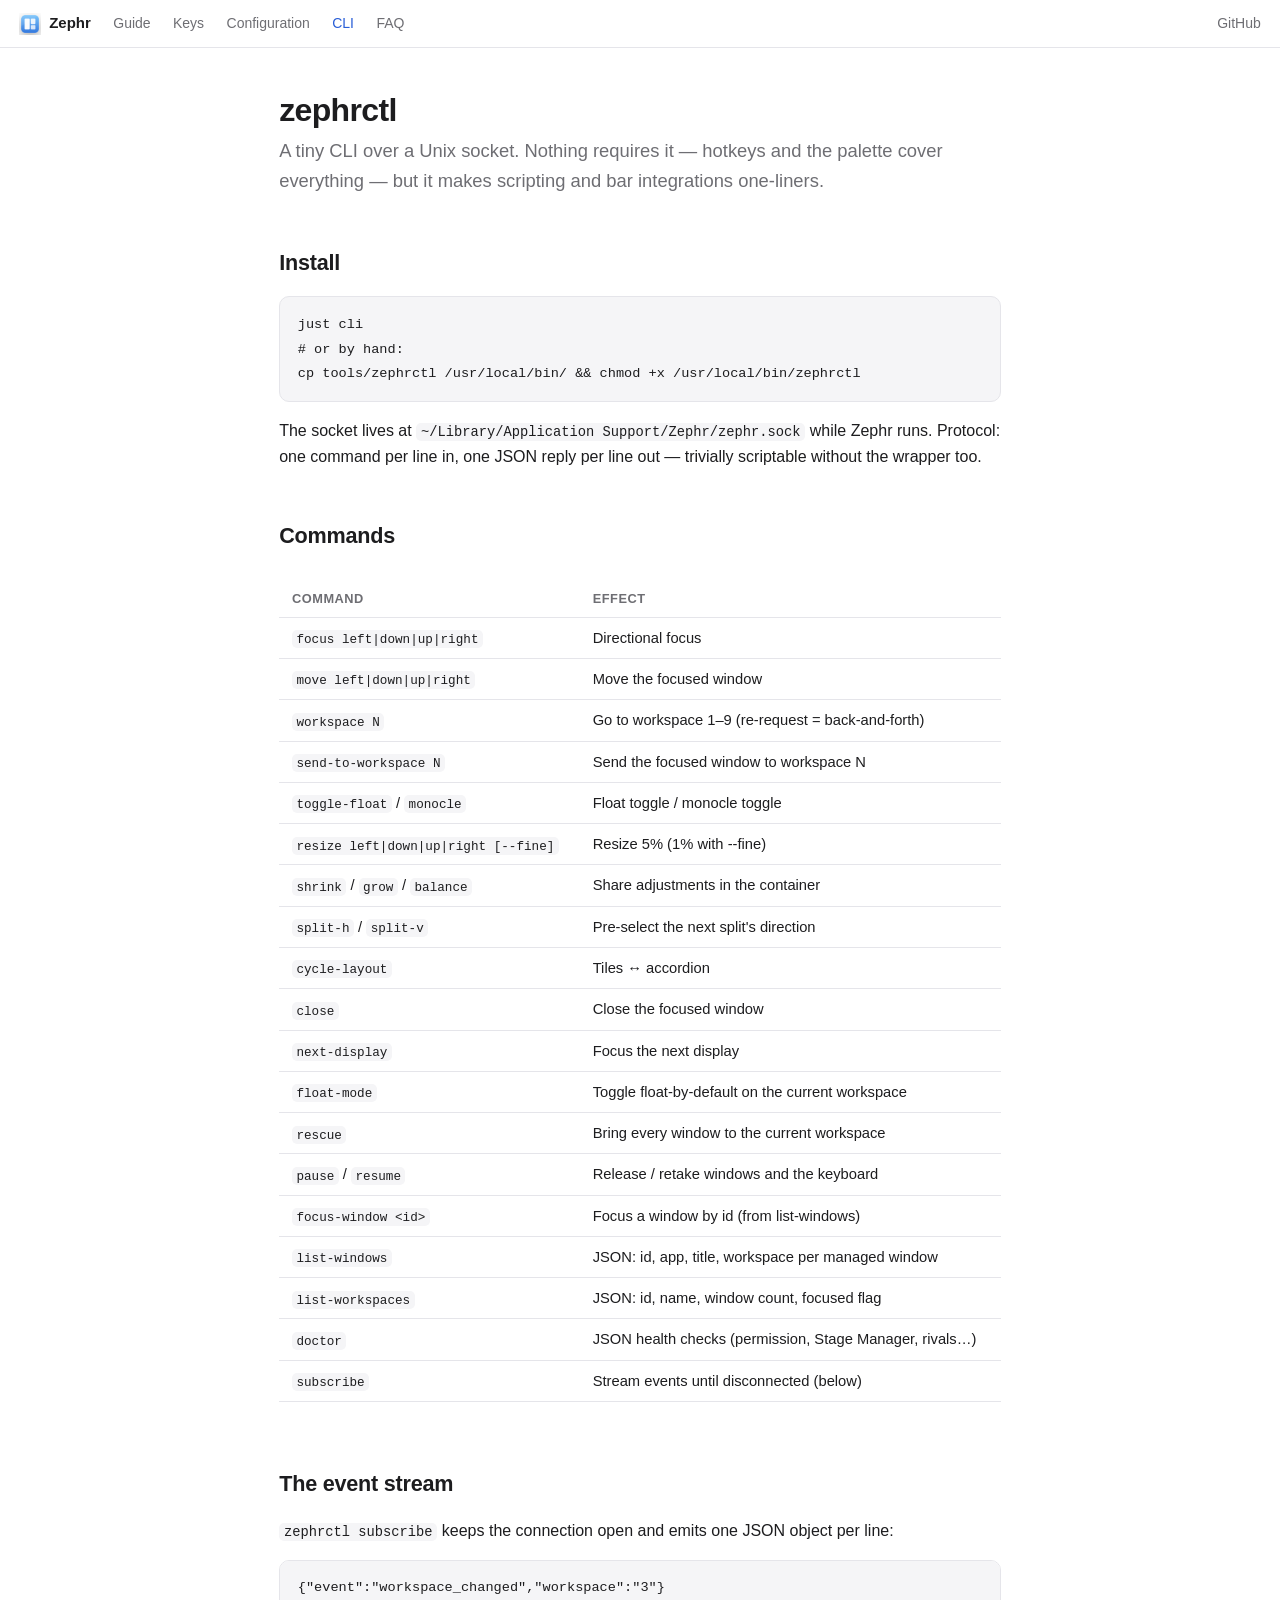
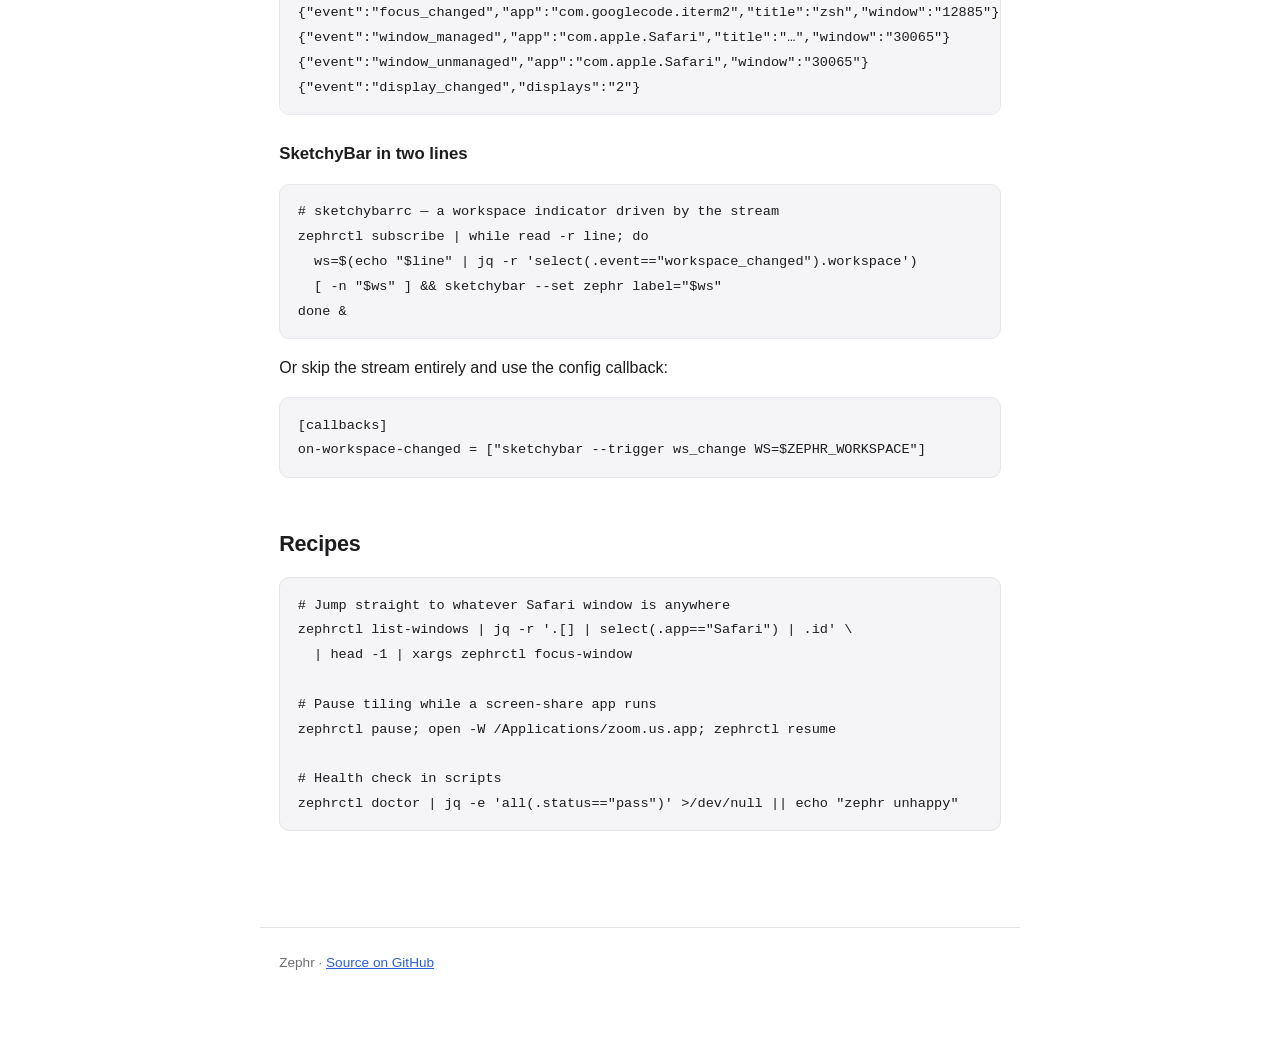
==== docs/cli.html @ f3379442 "docs: add documentation site for GitHub Pages Static site served from /docs (no build step, .nojekyl" ====
<!DOCTYPE html>
<html lang="en">
<head>
<meta charset="utf-8">
<meta name="viewport" content="width=device-width, initial-scale=1">
<title>CLI & scripting — Zephr</title>
<link rel="icon" href="favicon.png">
<link rel="stylesheet" href="style.css">
</head>
<body>
<nav>
  <a class="brand" href="index.html"><img src="favicon.png" alt=""> Zephr</a>
  <a href="guide.html">Guide</a>
  <a href="keys.html">Keys</a>
  <a href="config.html">Configuration</a>
  <a class="here" href="cli.html">CLI</a>
  <a href="faq.html">FAQ</a>
  <a class="gh" href="https://github.com/binbandit/zephr">GitHub</a>
</nav>
<main>

<h1>zephrctl</h1>
<p class="lead">A tiny CLI over a Unix socket. Nothing requires it — hotkeys and the palette cover everything — but it makes scripting and bar integrations one-liners.</p>

<h2 id="install"><a class="anchor" href="#install">Install</a></h2>
<pre><code>just cli
# or by hand:
cp tools/zephrctl /usr/local/bin/ && chmod +x /usr/local/bin/zephrctl</code></pre>
<p>The socket lives at <code>~/Library/Application Support/Zephr/zephr.sock</code> while Zephr runs. Protocol: one command per line in, one JSON reply per line out — trivially scriptable without the wrapper too.</p>

<h2 id="commands"><a class="anchor" href="#commands">Commands</a></h2>
<div class="tablewrap"><table>
<tr><th>Command</th><th>Effect</th></tr>
<tr><td><code>focus left|down|up|right</code></td><td>Directional focus</td></tr>
<tr><td><code>move left|down|up|right</code></td><td>Move the focused window</td></tr>
<tr><td><code>workspace N</code></td><td>Go to workspace 1–9 (re-request = back-and-forth)</td></tr>
<tr><td><code>send-to-workspace N</code></td><td>Send the focused window to workspace N</td></tr>
<tr><td><code>toggle-float</code> / <code>monocle</code></td><td>Float toggle / monocle toggle</td></tr>
<tr><td><code>resize left|down|up|right [--fine]</code></td><td>Resize 5% (1% with --fine)</td></tr>
<tr><td><code>shrink</code> / <code>grow</code> / <code>balance</code></td><td>Share adjustments in the container</td></tr>
<tr><td><code>split-h</code> / <code>split-v</code></td><td>Pre-select the next split's direction</td></tr>
<tr><td><code>cycle-layout</code></td><td>Tiles ↔ accordion</td></tr>
<tr><td><code>close</code></td><td>Close the focused window</td></tr>
<tr><td><code>next-display</code></td><td>Focus the next display</td></tr>
<tr><td><code>float-mode</code></td><td>Toggle float-by-default on the current workspace</td></tr>
<tr><td><code>rescue</code></td><td>Bring every window to the current workspace</td></tr>
<tr><td><code>pause</code> / <code>resume</code></td><td>Release / retake windows and the keyboard</td></tr>
<tr><td><code>focus-window &lt;id&gt;</code></td><td>Focus a window by id (from list-windows)</td></tr>
<tr><td><code>list-windows</code></td><td>JSON: id, app, title, workspace per managed window</td></tr>
<tr><td><code>list-workspaces</code></td><td>JSON: id, name, window count, focused flag</td></tr>
<tr><td><code>doctor</code></td><td>JSON health checks (permission, Stage Manager, rivals…)</td></tr>
<tr><td><code>subscribe</code></td><td>Stream events until disconnected (below)</td></tr>
</table></div>

<h2 id="subscribe"><a class="anchor" href="#subscribe">The event stream</a></h2>
<p><code>zephrctl subscribe</code> keeps the connection open and emits one JSON object per line:</p>
<pre><code>{"event":"workspace_changed","workspace":"3"}
{"event":"focus_changed","app":"com.googlecode.iterm2","title":"zsh","window":"12885"}
{"event":"window_managed","app":"com.apple.Safari","title":"…","window":"30065"}
{"event":"window_unmanaged","app":"com.apple.Safari","window":"30065"}
{"event":"display_changed","displays":"2"}</code></pre>

<h3>SketchyBar in two lines</h3>
<pre><code># sketchybarrc — a workspace indicator driven by the stream
zephrctl subscribe | while read -r line; do
  ws=$(echo "$line" | jq -r 'select(.event=="workspace_changed").workspace')
  [ -n "$ws" ] && sketchybar --set zephr label="$ws"
done &amp;</code></pre>
<p>Or skip the stream entirely and use the config callback:</p>
<pre><code>[callbacks]
on-workspace-changed = ["sketchybar --trigger ws_change WS=$ZEPHR_WORKSPACE"]</code></pre>

<h2 id="examples"><a class="anchor" href="#examples">Recipes</a></h2>
<pre><code># Jump straight to whatever Safari window is anywhere
zephrctl list-windows | jq -r '.[] | select(.app=="Safari") | .id' \
  | head -1 | xargs zephrctl focus-window

# Pause tiling while a screen-share app runs
zephrctl pause; open -W /Applications/zoom.us.app; zephrctl resume

# Health check in scripts
zephrctl doctor | jq -e 'all(.status=="pass")' >/dev/null || echo "zephr unhappy"</code></pre>

</main>
<footer>Zephr · <a href="https://github.com/binbandit/zephr">Source on GitHub</a></footer>
</body>
</html>
---- docs/style.css ----
:root {
  --bg: #ffffff;
  --fg: #1d1d1f;
  --muted: #6e6e73;
  --accent: #2a5fd7;
  --accent-soft: #eaf1fd;
  --border: #e5e5ea;
  --code-bg: #f5f5f7;
  --kbd-bg: #f5f5f7;
  --kbd-border: #d2d2d7;
  --warn: #b45309;
}
@media (prefers-color-scheme: dark) {
  :root {
    --bg: #111114;
    --fg: #f5f5f7;
    --muted: #98989d;
    --accent: #6ea0f5;
    --accent-soft: #1a2540;
    --border: #2c2c31;
    --code-bg: #1b1b1f;
    --kbd-bg: #232327;
    --kbd-border: #3a3a40;
    --warn: #f59e0b;
  }
}

* { box-sizing: border-box; }
body {
  margin: 0;
  background: var(--bg);
  color: var(--fg);
  font: 16px/1.65 -apple-system, BlinkMacSystemFont, "SF Pro Text", "Segoe UI", Roboto, sans-serif;
  -webkit-font-smoothing: antialiased;
}

nav {
  position: sticky; top: 0; z-index: 10;
  display: flex; align-items: center; gap: 1.4rem;
  padding: 0.7rem 1.2rem;
  background: color-mix(in srgb, var(--bg) 85%, transparent);
  backdrop-filter: blur(12px);
  border-bottom: 1px solid var(--border);
  font-size: 14px;
  overflow-x: auto;
}
nav .brand {
  display: flex; align-items: center; gap: 0.5rem;
  font-weight: 650; font-size: 15px; color: var(--fg);
  text-decoration: none; white-space: nowrap;
}
nav .brand img { width: 22px; height: 22px; }
nav a { color: var(--muted); text-decoration: none; white-space: nowrap; }
nav a:hover, nav a.here { color: var(--accent); }
nav .gh { margin-left: auto; }

main { max-width: 760px; margin: 0 auto; padding: 2.2rem 1.2rem 5rem; }

h1 { font-size: 2rem; letter-spacing: -0.02em; line-height: 1.2; margin: 0.5rem 0 0.4rem; }
h2 { font-size: 1.35rem; letter-spacing: -0.01em; margin: 2.4rem 0 0.6rem; padding-top: 0.6rem; }
h3 { font-size: 1.05rem; margin: 1.6rem 0 0.4rem; }
h2 a.anchor, h3 a.anchor { color: inherit; text-decoration: none; }
h2 a.anchor:hover::after, h3 a.anchor:hover::after { content: " #"; color: var(--accent); }
p, li { color: var(--fg); }
.lead { font-size: 1.15rem; color: var(--muted); margin-top: 0; }
a { color: var(--accent); }
hr { border: none; border-top: 1px solid var(--border); margin: 2.5rem 0; }

code {
  font: 0.86em ui-monospace, "SF Mono", SFMono-Regular, Menlo, monospace;
  background: var(--code-bg);
  padding: 0.12em 0.35em;
  border-radius: 5px;
}
pre {
  background: var(--code-bg);
  border: 1px solid var(--border);
  border-radius: 10px;
  padding: 0.9rem 1.1rem;
  overflow-x: auto;
  line-height: 1.55;
}
pre code { background: none; padding: 0; font-size: 0.85rem; }

kbd {
  display: inline-block;
  font: 600 0.8em ui-monospace, "SF Mono", Menlo, monospace;
  background: var(--kbd-bg);
  border: 1px solid var(--kbd-border);
  border-bottom-width: 2px;
  border-radius: 6px;
  padding: 0.1em 0.5em;
  white-space: nowrap;
}

table { border-collapse: collapse; width: 100%; margin: 1rem 0; font-size: 0.92rem; }
th, td { text-align: left; padding: 0.5rem 0.8rem; border-bottom: 1px solid var(--border); vertical-align: top; }
th { color: var(--muted); font-weight: 600; font-size: 0.8rem; text-transform: uppercase; letter-spacing: 0.04em; }
.tablewrap { overflow-x: auto; }

.note, .warn {
  border-left: 3px solid var(--accent);
  background: var(--accent-soft);
  border-radius: 0 10px 10px 0;
  padding: 0.7rem 1rem;
  margin: 1.2rem 0;
  font-size: 0.95rem;
}
.warn { border-left-color: var(--warn); }

.hero { text-align: center; padding: 2.5rem 0 1rem; }
.hero img { width: 96px; height: 96px; }
.hero .tagline { font-size: 1.25rem; color: var(--muted); max-width: 34rem; margin: 0.6rem auto 1.4rem; }
.hero .cta {
  display: inline-block; background: var(--accent); color: #fff;
  padding: 0.6rem 1.3rem; border-radius: 10px; text-decoration: none; font-weight: 600;
  margin: 0 0.3rem;
}
.hero .cta.secondary { background: var(--code-bg); color: var(--fg); border: 1px solid var(--border); }

.grid { display: grid; grid-template-columns: repeat(auto-fit, minmax(220px, 1fr)); gap: 1rem; margin: 1.6rem 0; }
.card {
  border: 1px solid var(--border); border-radius: 12px; padding: 1rem 1.1rem;
}
.card h3 { margin: 0 0 0.3rem; font-size: 1rem; }
.card p { margin: 0; font-size: 0.9rem; color: var(--muted); }

footer {
  max-width: 760px; margin: 0 auto; padding: 1.5rem 1.2rem 3rem;
  color: var(--muted); font-size: 0.85rem; border-top: 1px solid var(--border);
}
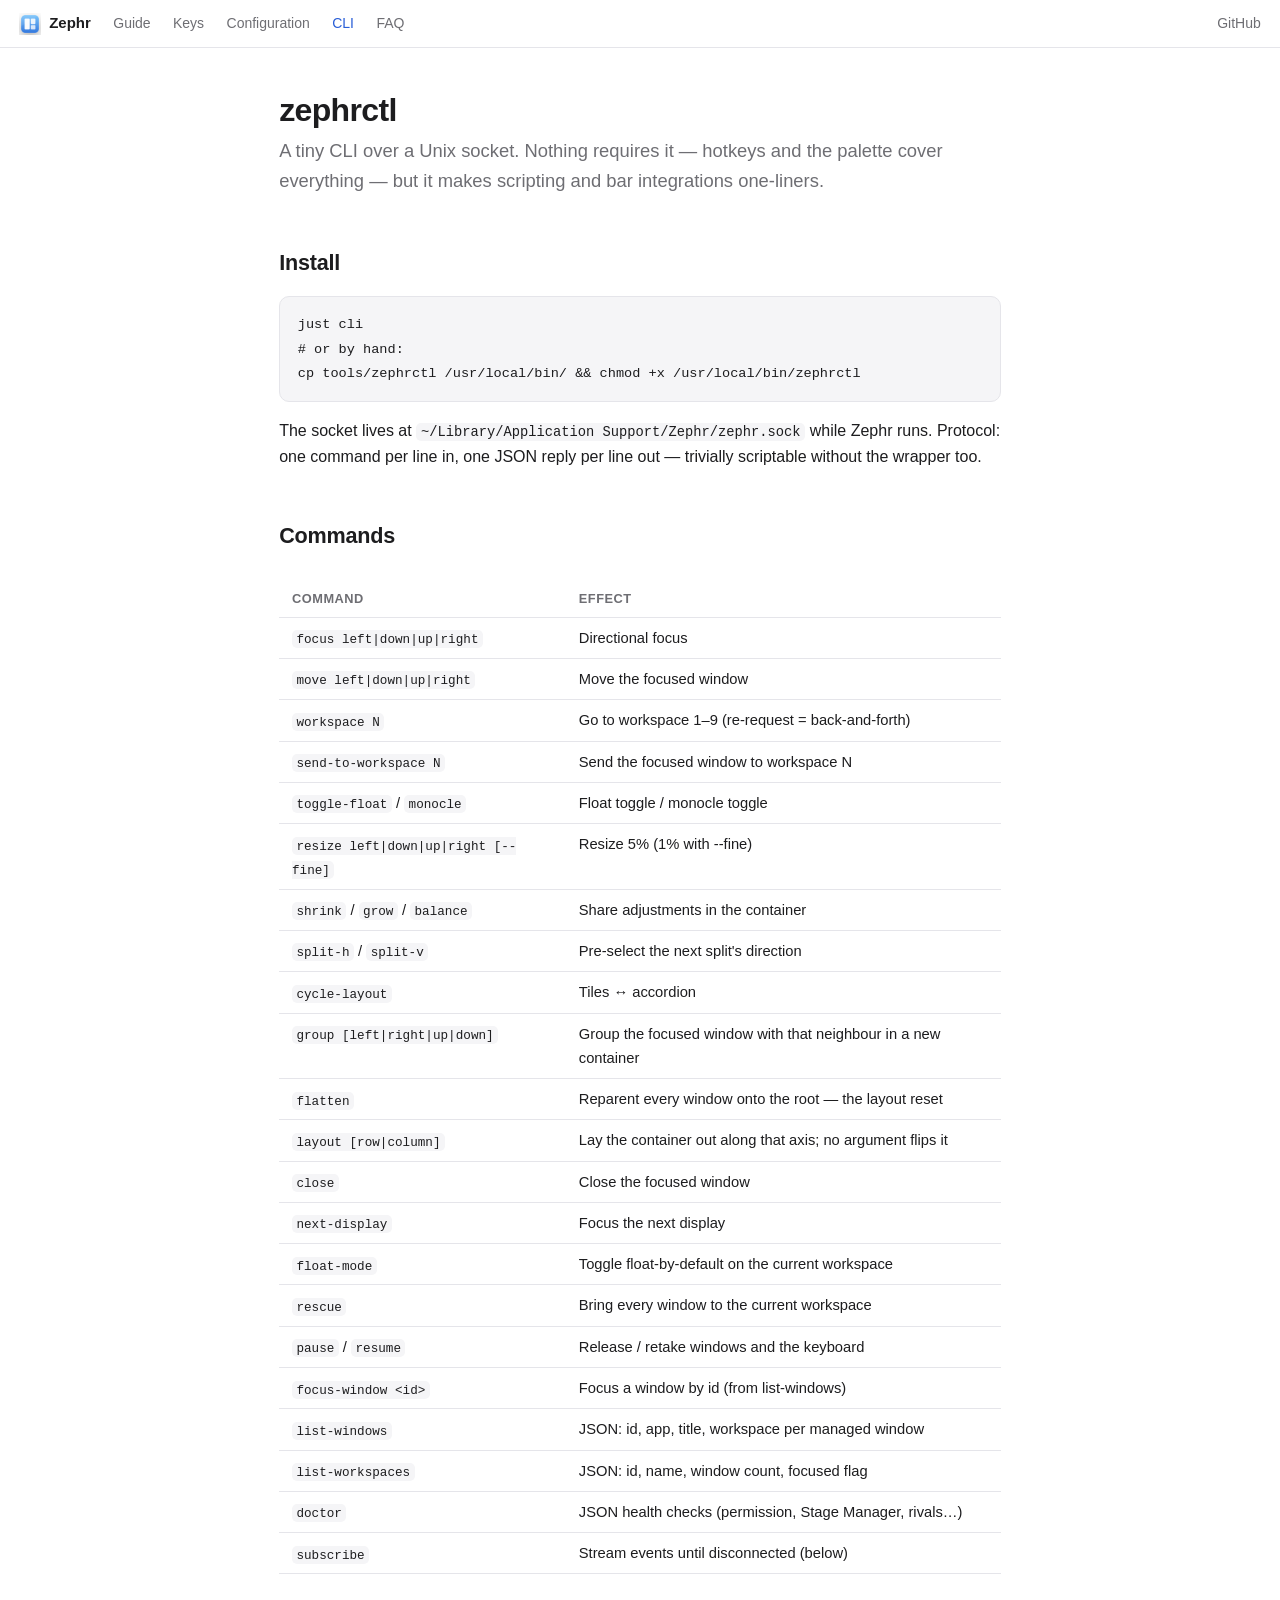
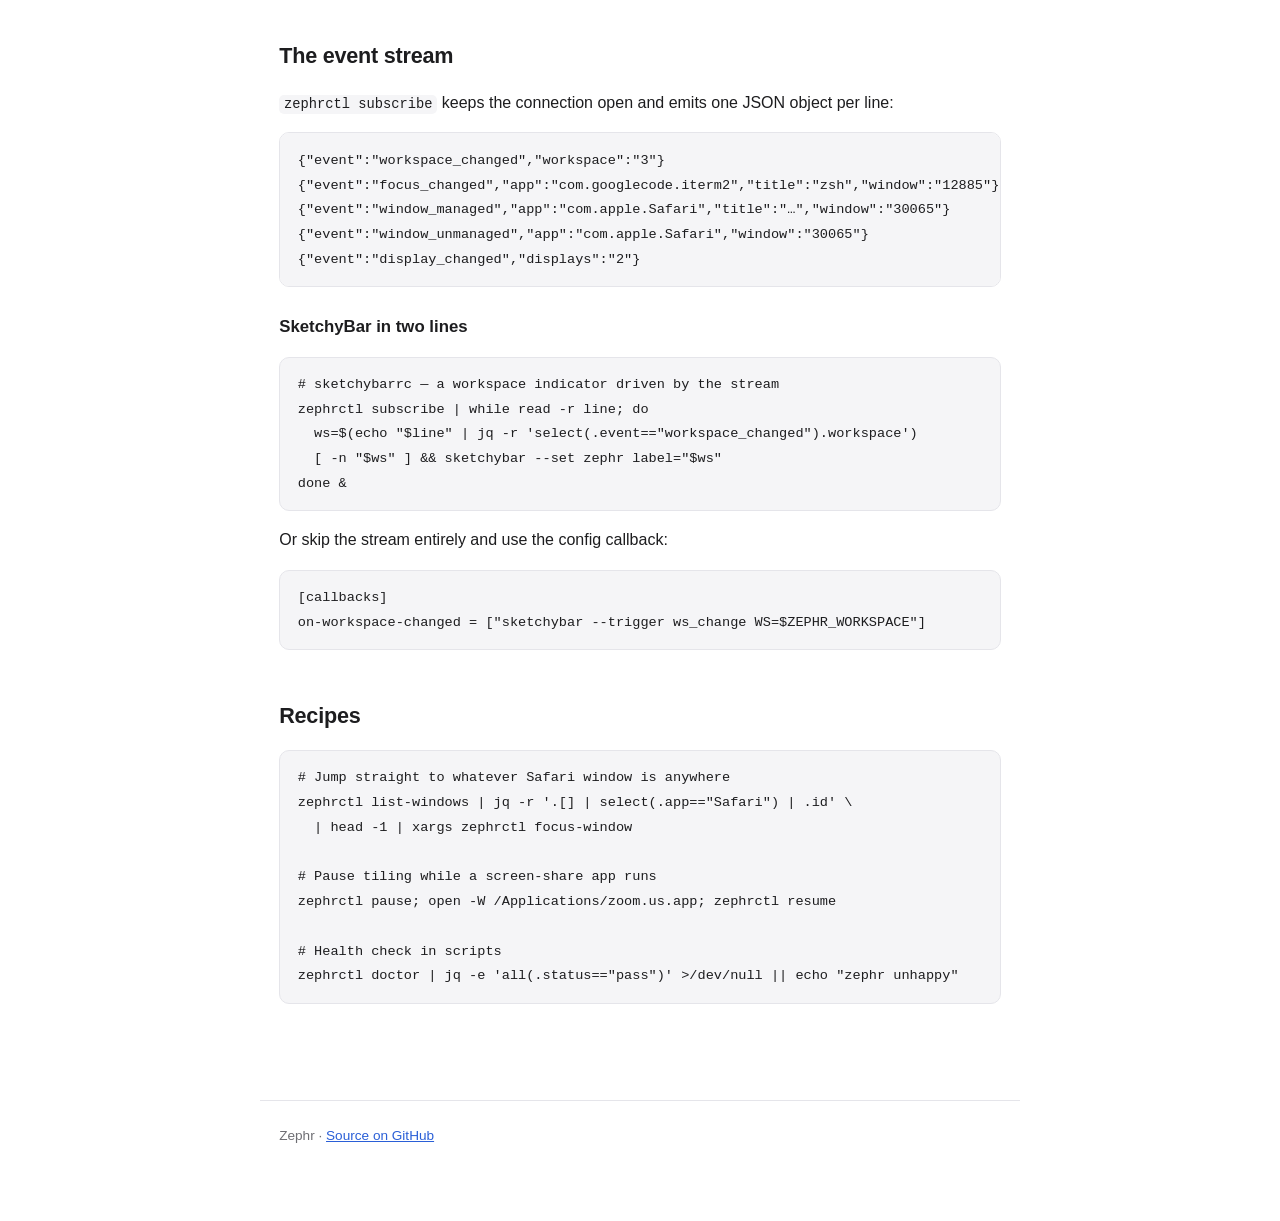
==== commit 063624c4: "feat(core): add grouping and orientation commands" ====
--- a/docs/cli.html
+++ b/docs/cli.html
@@ -40,6 +40,9 @@
 <tr><td><code>shrink</code> / <code>grow</code> / <code>balance</code></td><td>Share adjustments in the container</td></tr>
 <tr><td><code>split-h</code> / <code>split-v</code></td><td>Pre-select the next split's direction</td></tr>
 <tr><td><code>cycle-layout</code></td><td>Tiles ↔ accordion</td></tr>
+<tr><td><code>group [left|right|up|down]</code></td><td>Group the focused window with that neighbour in a new container</td></tr>
+<tr><td><code>flatten</code></td><td>Reparent every window onto the root &mdash; the layout reset</td></tr>
+<tr><td><code>layout [row|column]</code></td><td>Lay the container out along that axis; no argument flips it</td></tr>
 <tr><td><code>close</code></td><td>Close the focused window</td></tr>
 <tr><td><code>next-display</code></td><td>Focus the next display</td></tr>
 <tr><td><code>float-mode</code></td><td>Toggle float-by-default on the current workspace</td></tr>
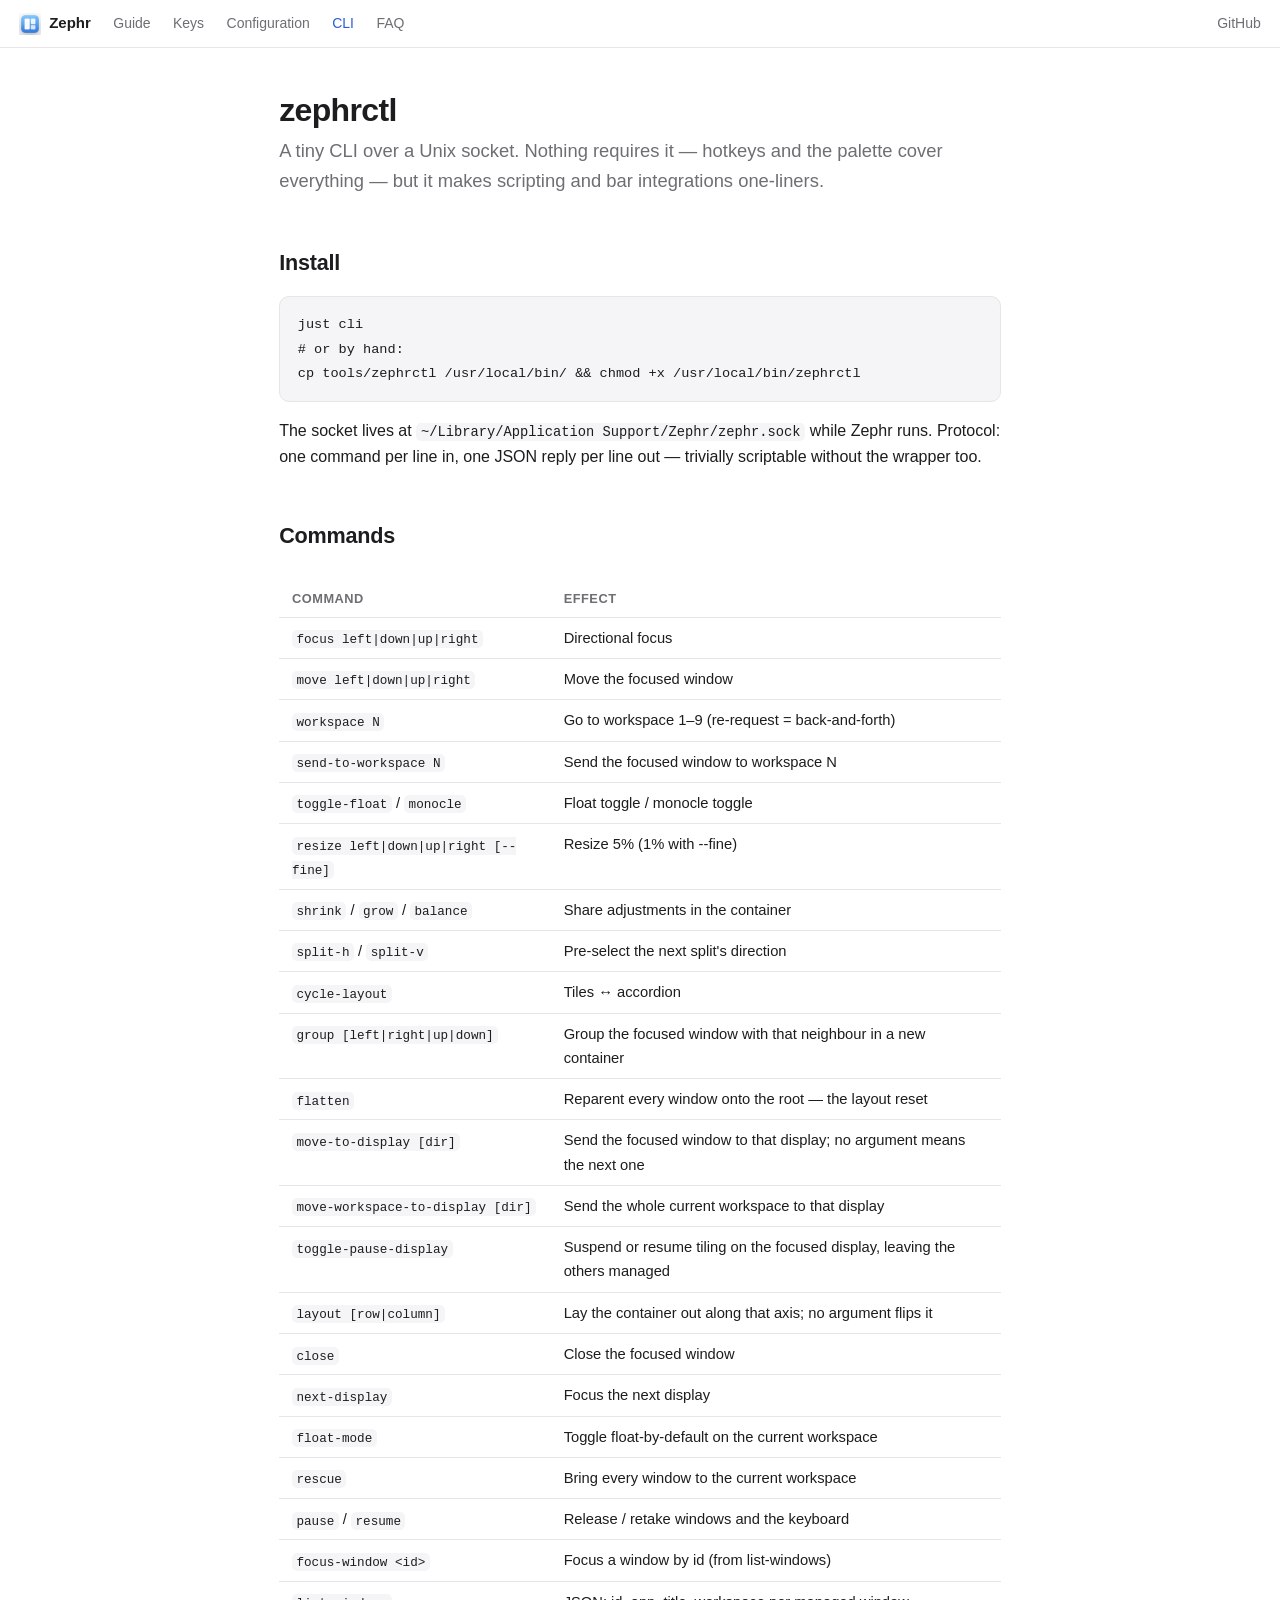
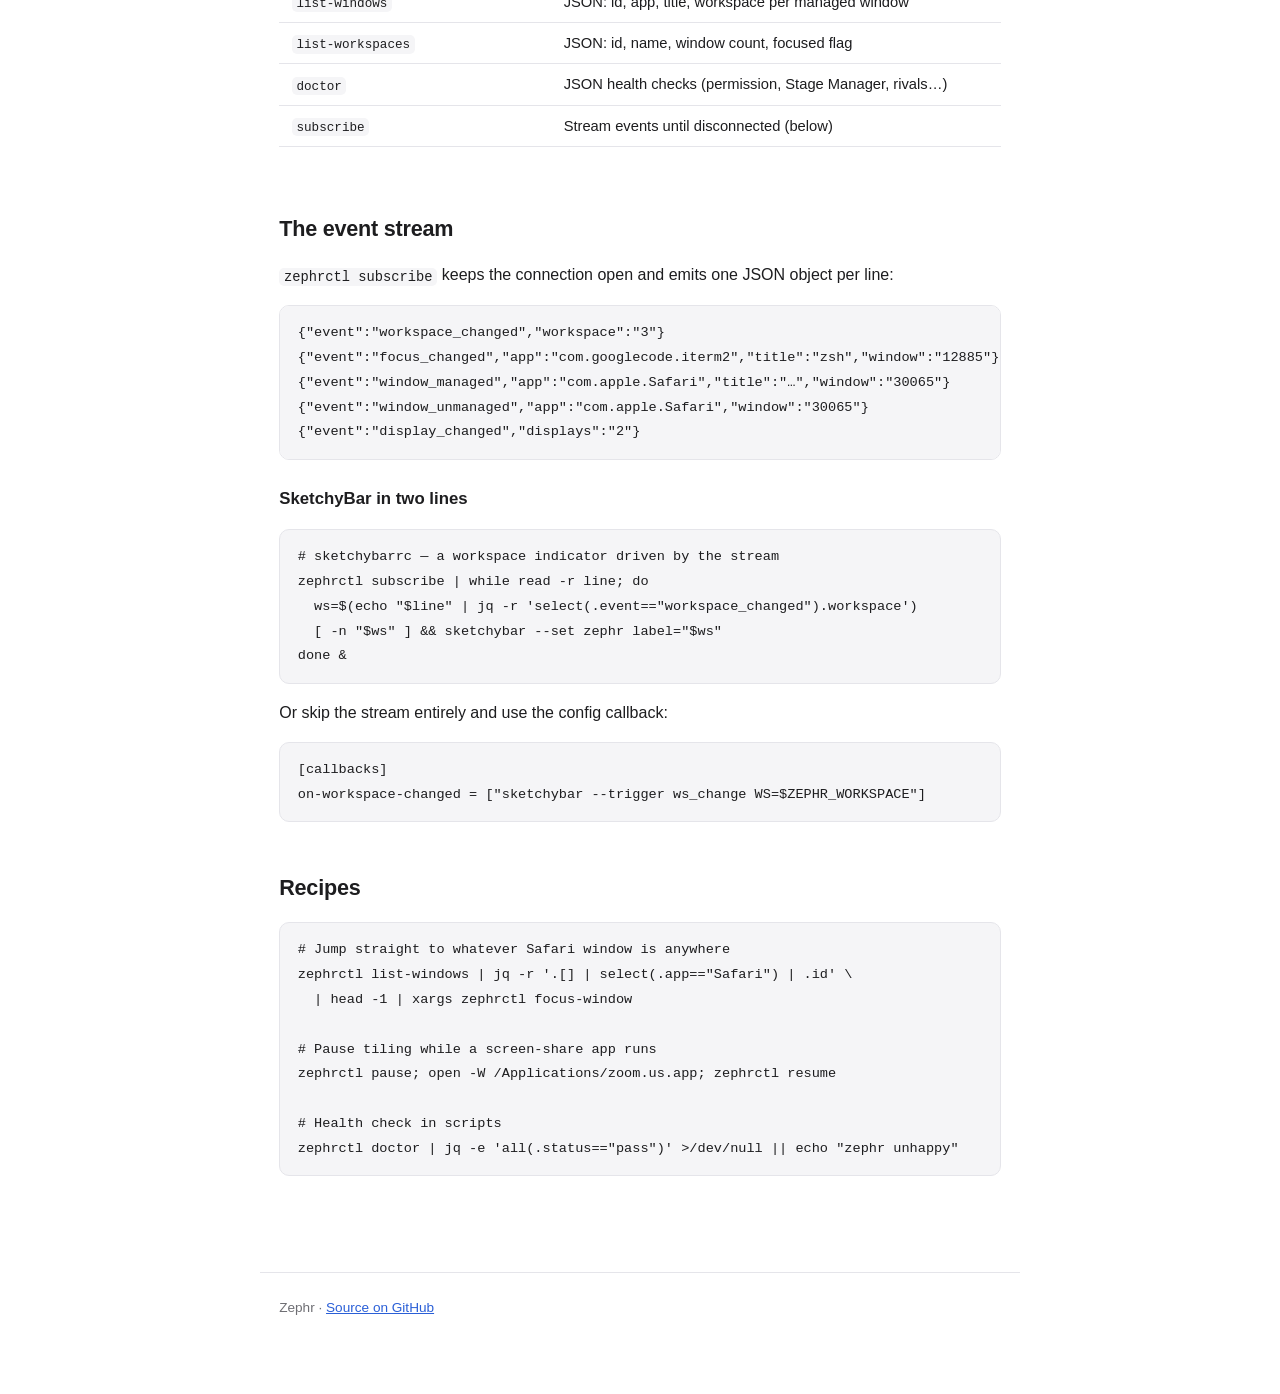
==== commit 8cd7ea55: "feat(core): add display move and pause controls" ====
--- a/docs/cli.html
+++ b/docs/cli.html
@@ -42,6 +42,9 @@
 <tr><td><code>cycle-layout</code></td><td>Tiles ↔ accordion</td></tr>
 <tr><td><code>group [left|right|up|down]</code></td><td>Group the focused window with that neighbour in a new container</td></tr>
 <tr><td><code>flatten</code></td><td>Reparent every window onto the root &mdash; the layout reset</td></tr>
+<tr><td><code>move-to-display [dir]</code></td><td>Send the focused window to that display; no argument means the next one</td></tr>
+<tr><td><code>move-workspace-to-display [dir]</code></td><td>Send the whole current workspace to that display</td></tr>
+<tr><td><code>toggle-pause-display</code></td><td>Suspend or resume tiling on the focused display, leaving the others managed</td></tr>
 <tr><td><code>layout [row|column]</code></td><td>Lay the container out along that axis; no argument flips it</td></tr>
 <tr><td><code>close</code></td><td>Close the focused window</td></tr>
 <tr><td><code>next-display</code></td><td>Focus the next display</td></tr>
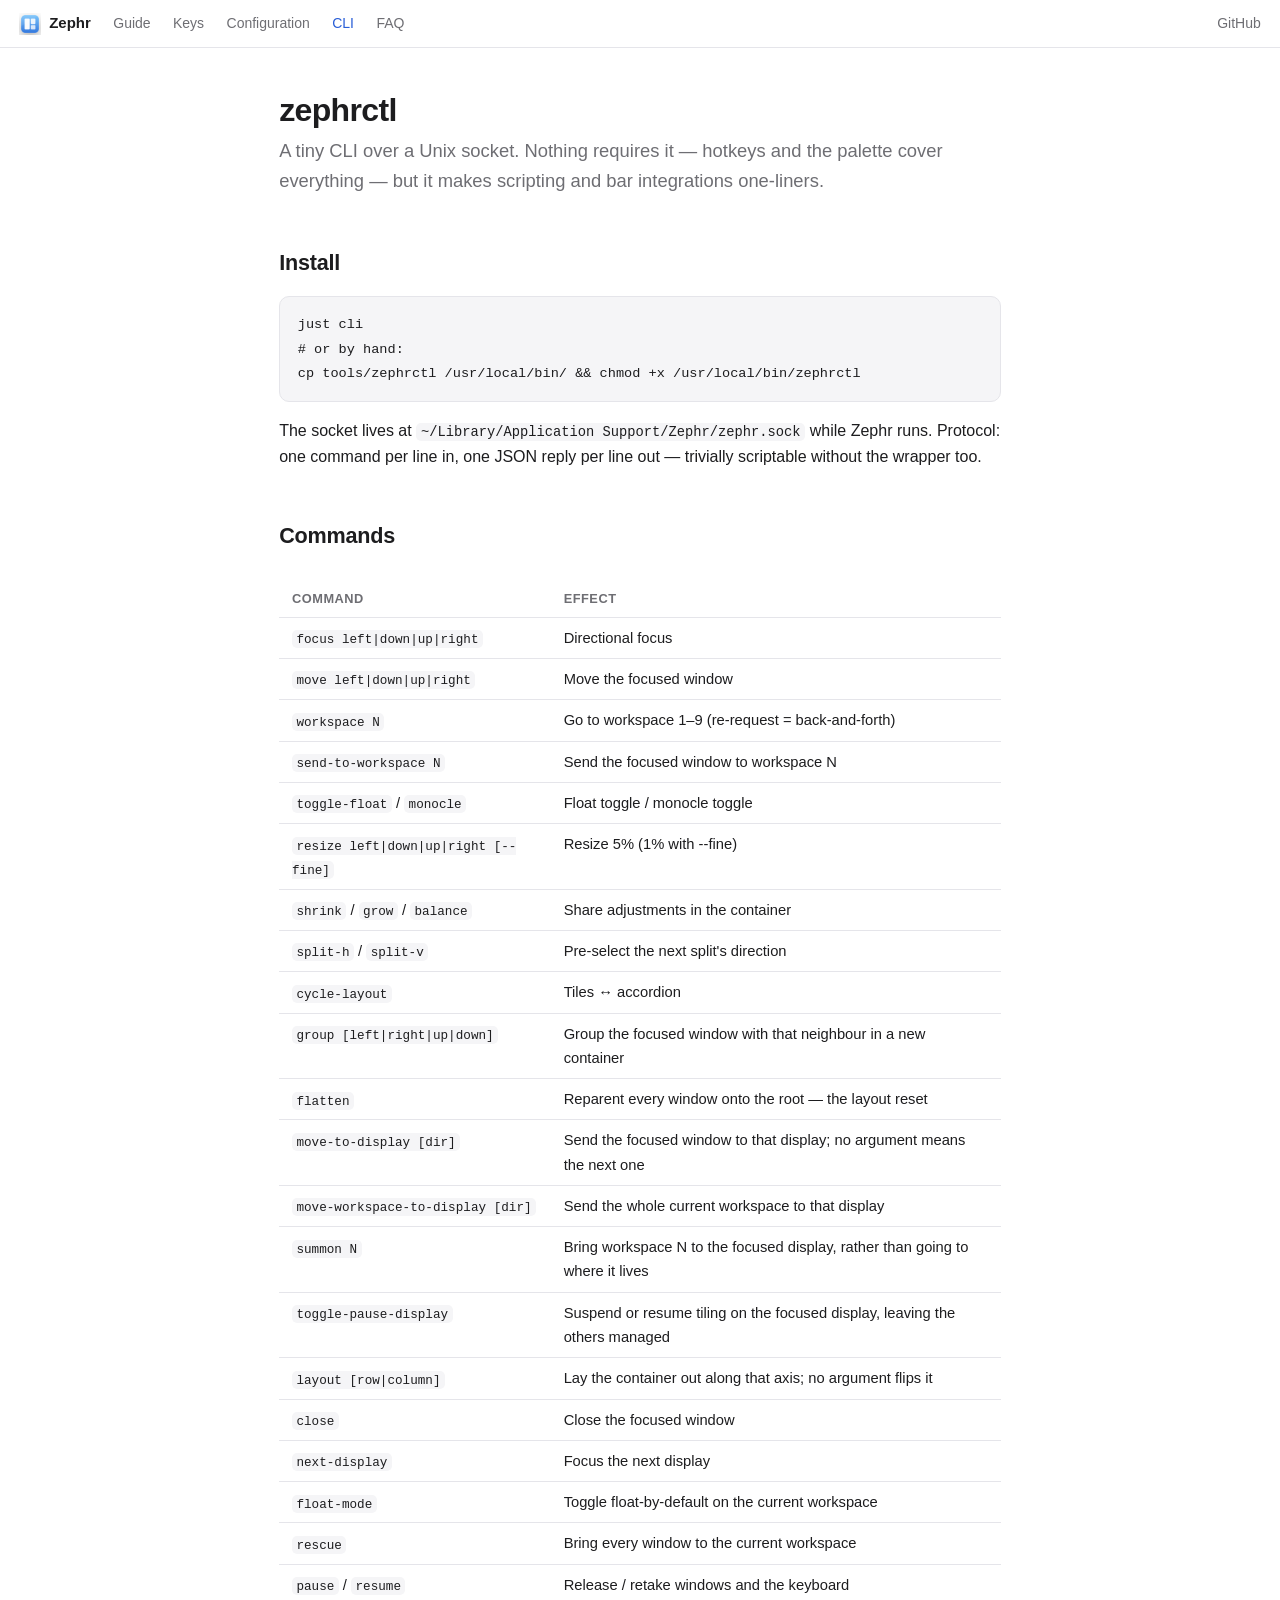
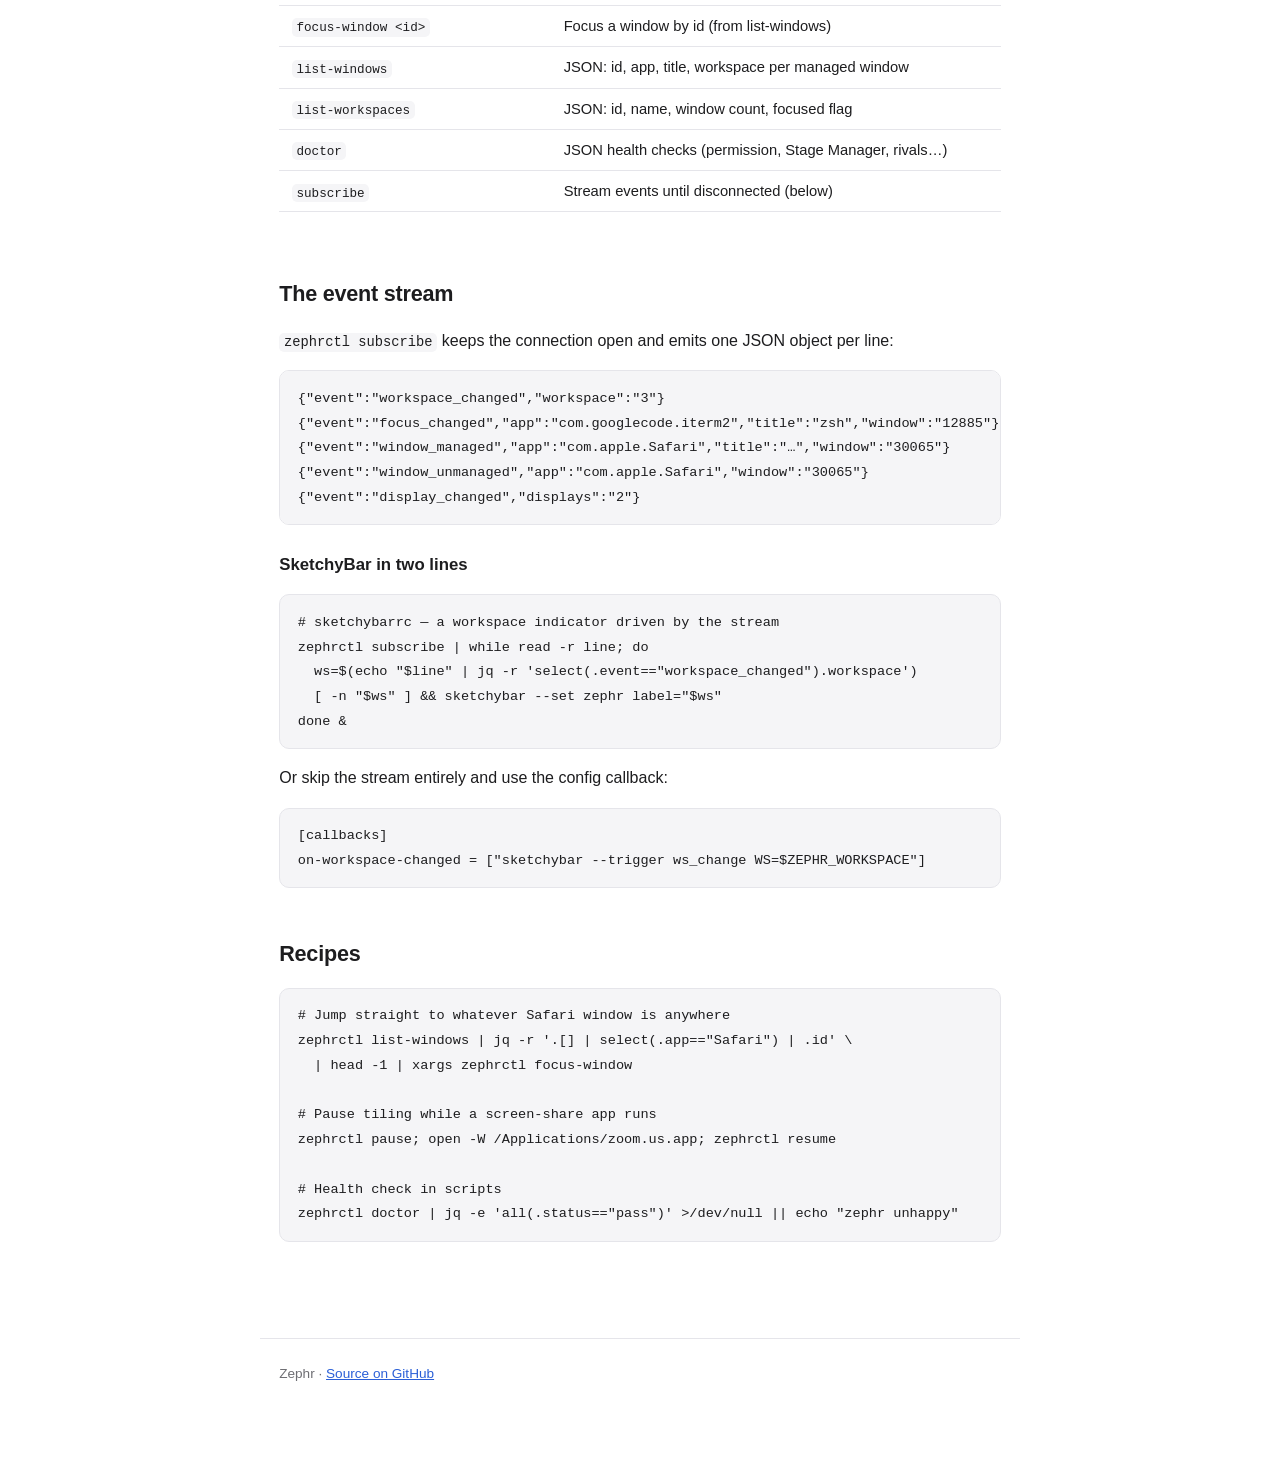
==== commit d96bfefd: "feat(core): add configurable focus border and summon workspace" ====
--- a/docs/cli.html
+++ b/docs/cli.html
@@ -44,6 +44,7 @@
 <tr><td><code>flatten</code></td><td>Reparent every window onto the root &mdash; the layout reset</td></tr>
 <tr><td><code>move-to-display [dir]</code></td><td>Send the focused window to that display; no argument means the next one</td></tr>
 <tr><td><code>move-workspace-to-display [dir]</code></td><td>Send the whole current workspace to that display</td></tr>
+<tr><td><code>summon N</code></td><td>Bring workspace N to the focused display, rather than going to where it lives</td></tr>
 <tr><td><code>toggle-pause-display</code></td><td>Suspend or resume tiling on the focused display, leaving the others managed</td></tr>
 <tr><td><code>layout [row|column]</code></td><td>Lay the container out along that axis; no argument flips it</td></tr>
 <tr><td><code>close</code></td><td>Close the focused window</td></tr>
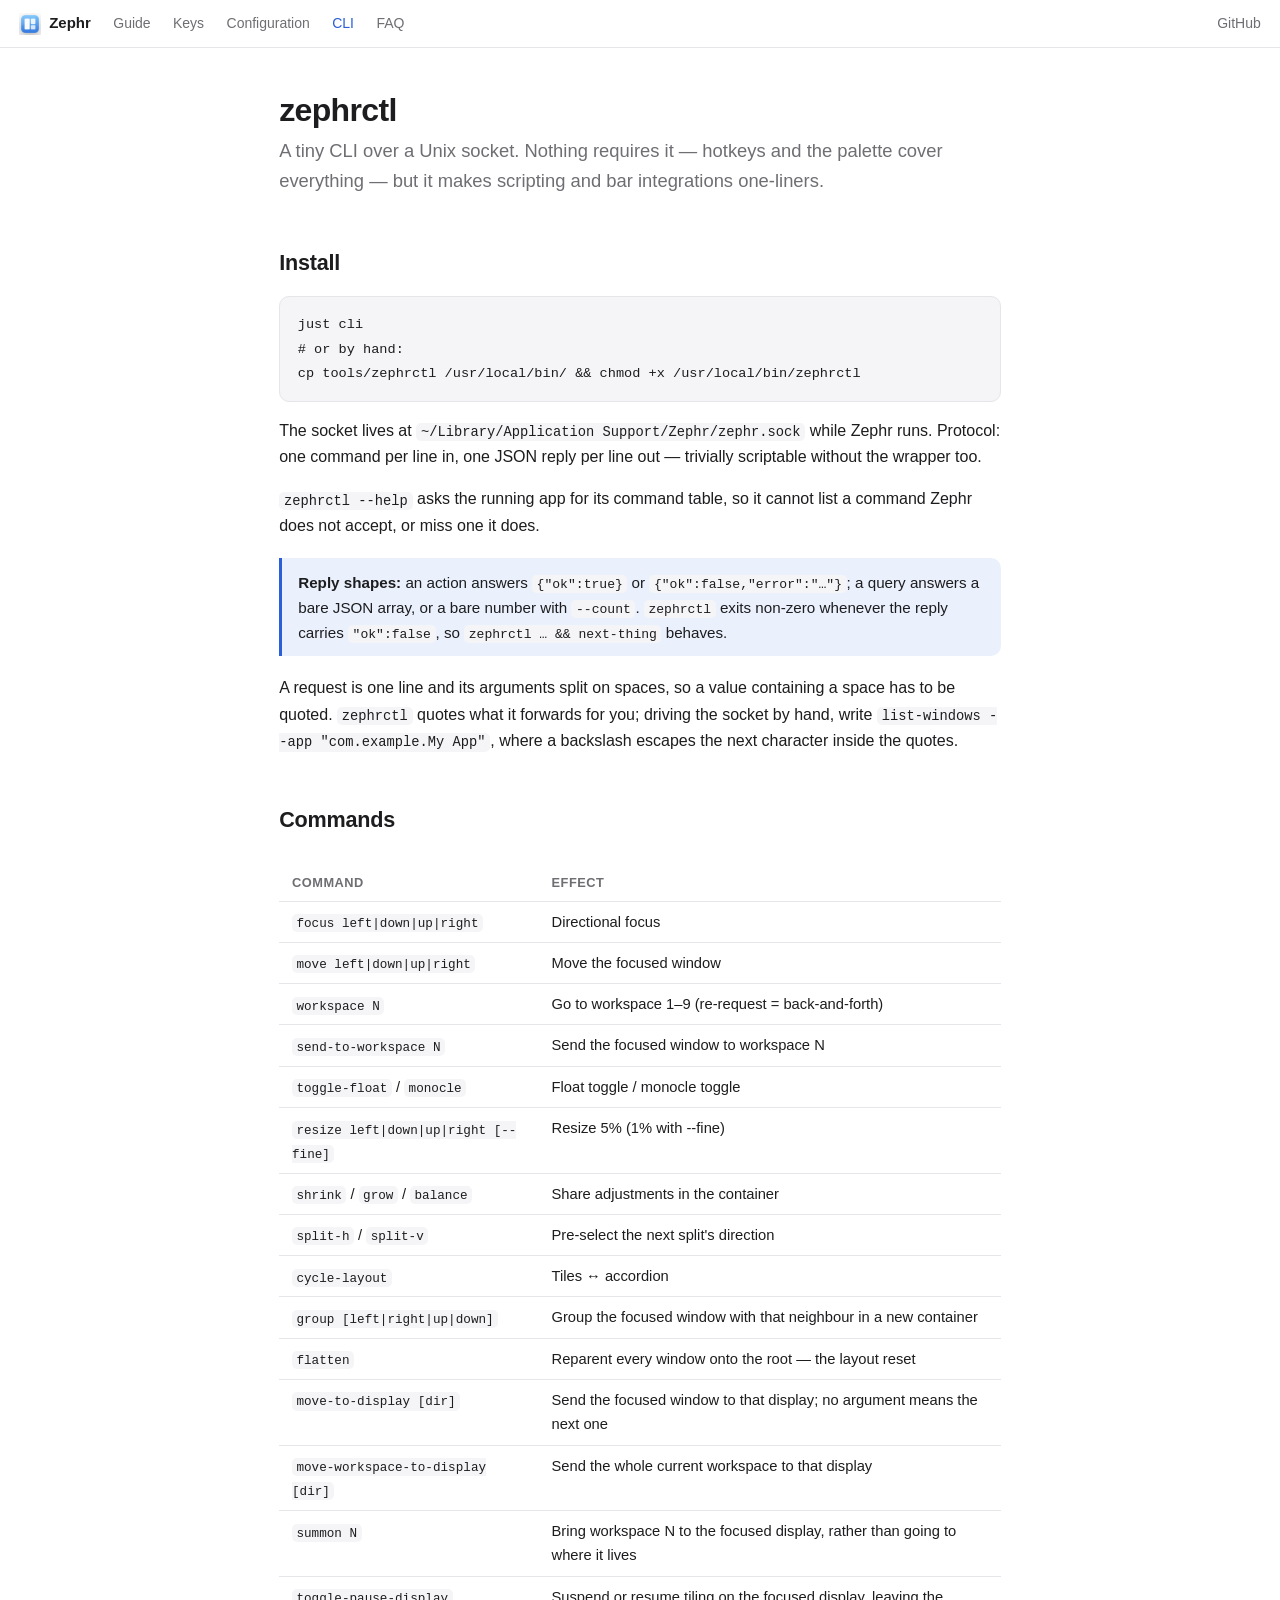
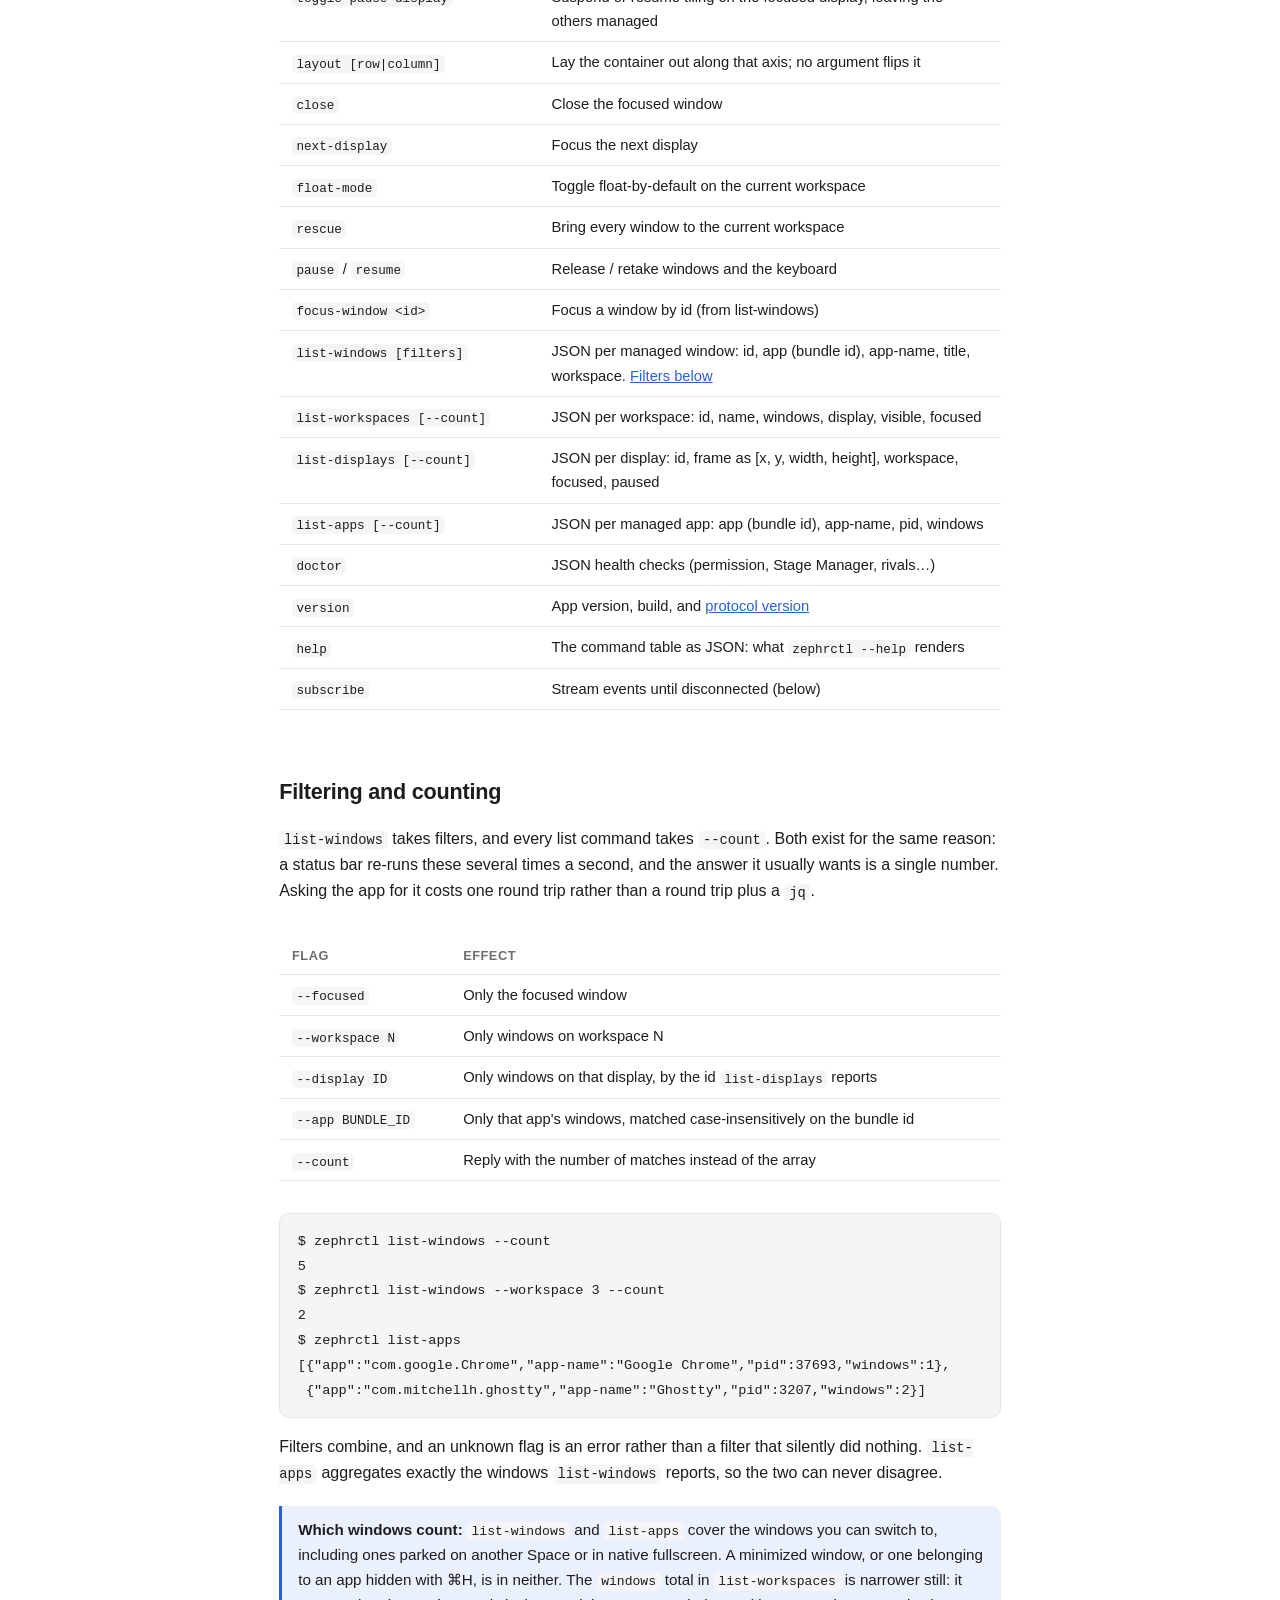
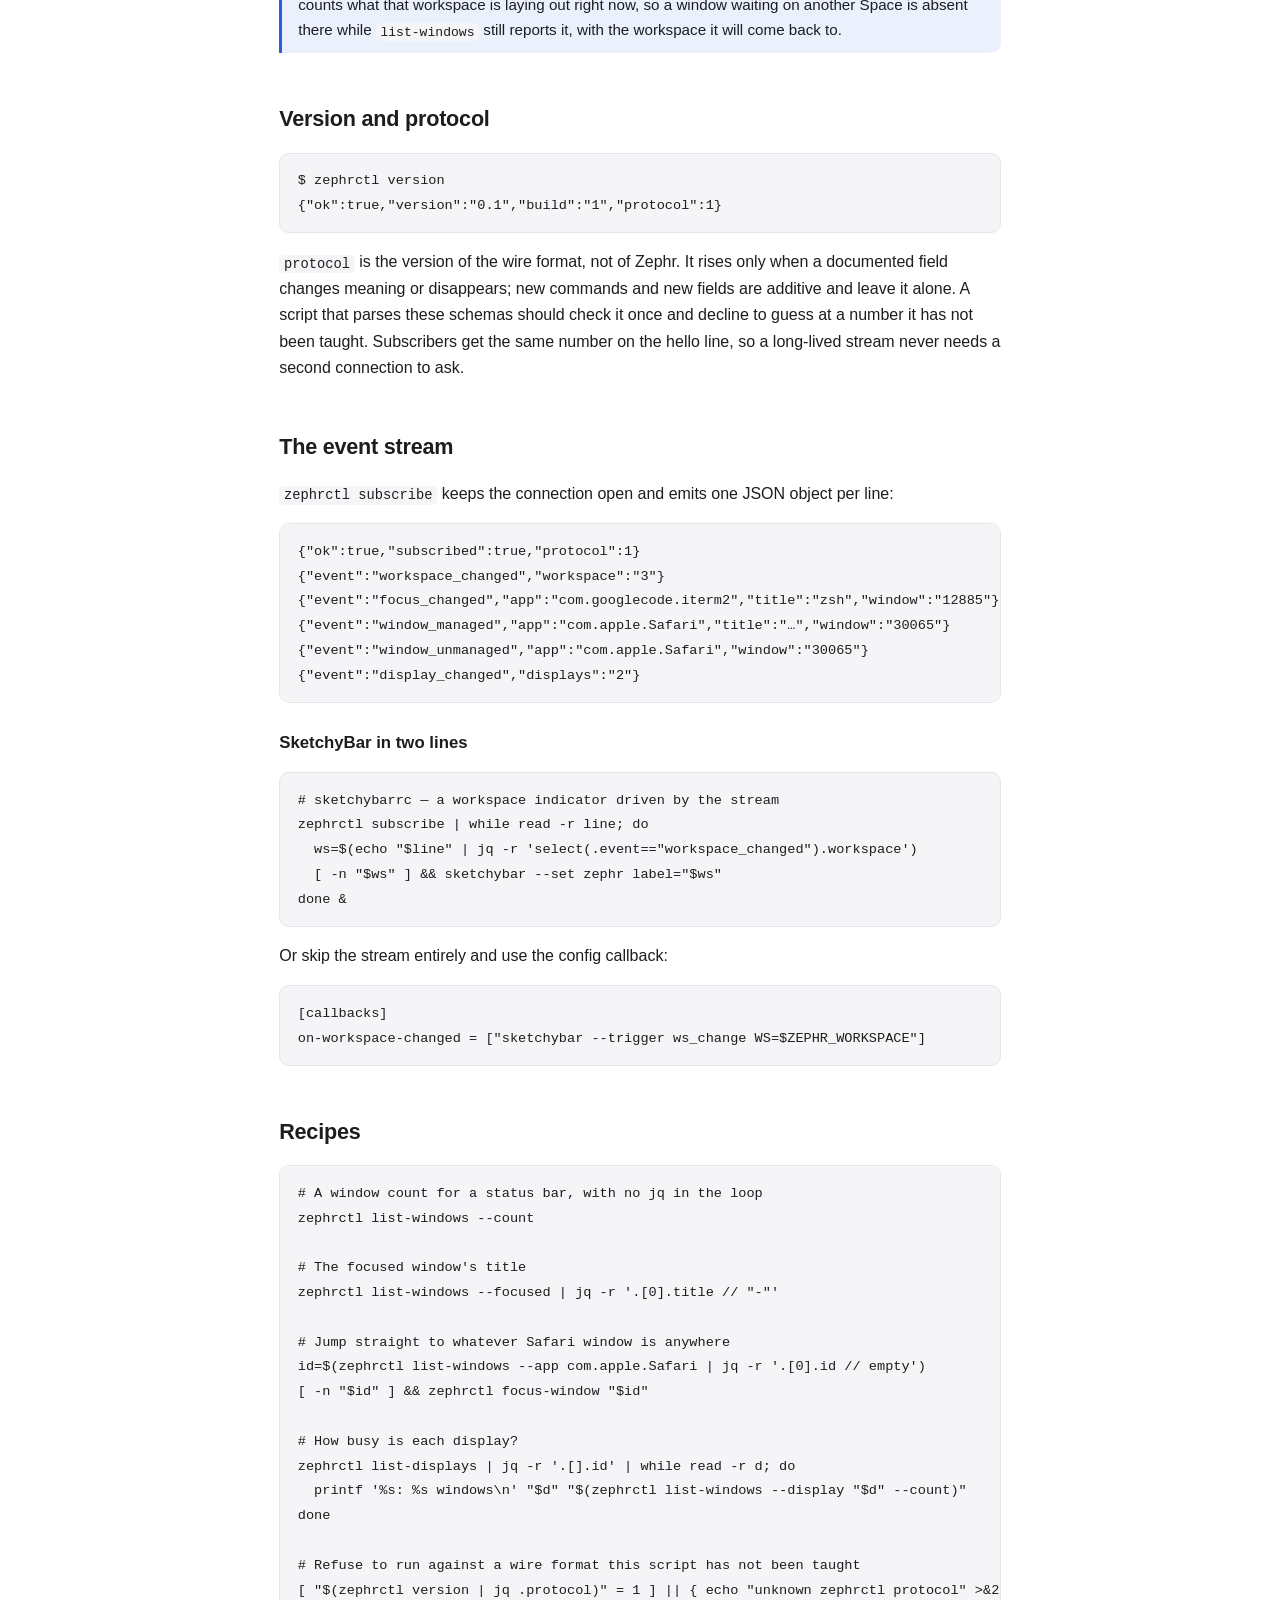
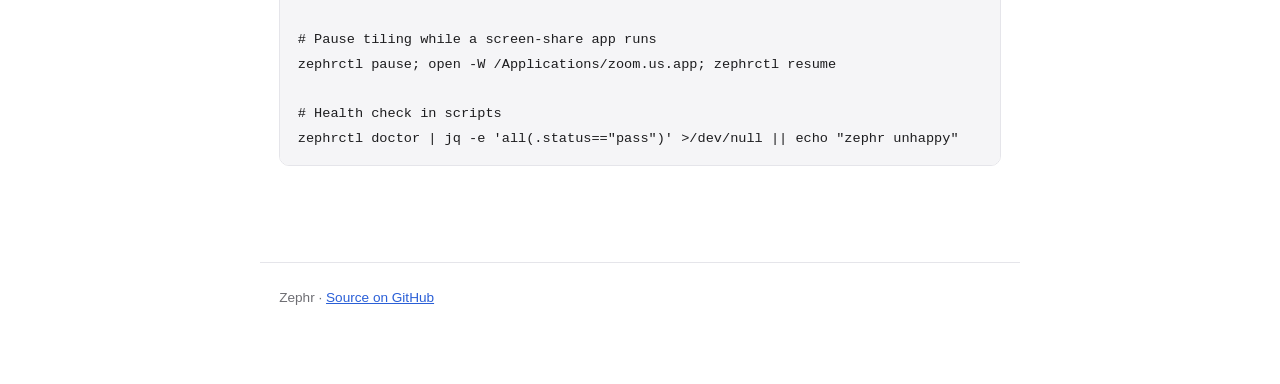
==== commit 222961d8: "[kite] save 08:40:24" ====
--- a/docs/cli.html
+++ b/docs/cli.html
@@ -27,6 +27,9 @@
 # or by hand:
 cp tools/zephrctl /usr/local/bin/ && chmod +x /usr/local/bin/zephrctl</code></pre>
 <p>The socket lives at <code>~/Library/Application Support/Zephr/zephr.sock</code> while Zephr runs. Protocol: one command per line in, one JSON reply per line out — trivially scriptable without the wrapper too.</p>
+<p><code>zephrctl --help</code> asks the running app for its command table, so it cannot list a command Zephr does not accept, or miss one it does.</p>
+<div class="note"><strong>Reply shapes:</strong> an action answers <code>{"ok":true}</code> or <code>{"ok":false,"error":"…"}</code>; a query answers a bare JSON array, or a bare number with <code>--count</code>. <code>zephrctl</code> exits non-zero whenever the reply carries <code>"ok":false</code>, so <code>zephrctl … &amp;&amp; next-thing</code> behaves.</div>
+<p>A request is one line and its arguments split on spaces, so a value containing a space has to be quoted. <code>zephrctl</code> quotes what it forwards for you; driving the socket by hand, write <code>list-windows --app "com.example.My App"</code>, where a backslash escapes the next character inside the quotes.</p>
 
 <h2 id="commands"><a class="anchor" href="#commands">Commands</a></h2>
 <div class="tablewrap"><table>
@@ -53,15 +56,45 @@
 <tr><td><code>rescue</code></td><td>Bring every window to the current workspace</td></tr>
 <tr><td><code>pause</code> / <code>resume</code></td><td>Release / retake windows and the keyboard</td></tr>
 <tr><td><code>focus-window &lt;id&gt;</code></td><td>Focus a window by id (from list-windows)</td></tr>
-<tr><td><code>list-windows</code></td><td>JSON: id, app, title, workspace per managed window</td></tr>
-<tr><td><code>list-workspaces</code></td><td>JSON: id, name, window count, focused flag</td></tr>
+<tr><td><code>list-windows [filters]</code></td><td>JSON per managed window: id, app (bundle id), app-name, title, workspace. <a href="#query">Filters below</a></td></tr>
+<tr><td><code>list-workspaces [--count]</code></td><td>JSON per workspace: id, name, windows, display, visible, focused</td></tr>
+<tr><td><code>list-displays [--count]</code></td><td>JSON per display: id, frame as [x, y, width, height], workspace, focused, paused</td></tr>
+<tr><td><code>list-apps [--count]</code></td><td>JSON per managed app: app (bundle id), app-name, pid, windows</td></tr>
 <tr><td><code>doctor</code></td><td>JSON health checks (permission, Stage Manager, rivals…)</td></tr>
+<tr><td><code>version</code></td><td>App version, build, and <a href="#version">protocol version</a></td></tr>
+<tr><td><code>help</code></td><td>The command table as JSON: what <code>zephrctl --help</code> renders</td></tr>
 <tr><td><code>subscribe</code></td><td>Stream events until disconnected (below)</td></tr>
 </table></div>
 
+<h2 id="query"><a class="anchor" href="#query">Filtering and counting</a></h2>
+<p><code>list-windows</code> takes filters, and every list command takes <code>--count</code>. Both exist for the same reason: a status bar re-runs these several times a second, and the answer it usually wants is a single number. Asking the app for it costs one round trip rather than a round trip plus a <code>jq</code>.</p>
+<div class="tablewrap"><table>
+<tr><th>Flag</th><th>Effect</th></tr>
+<tr><td><code>--focused</code></td><td>Only the focused window</td></tr>
+<tr><td><code>--workspace N</code></td><td>Only windows on workspace N</td></tr>
+<tr><td><code>--display ID</code></td><td>Only windows on that display, by the id <code>list-displays</code> reports</td></tr>
+<tr><td><code>--app BUNDLE_ID</code></td><td>Only that app's windows, matched case-insensitively on the bundle id</td></tr>
+<tr><td><code>--count</code></td><td>Reply with the number of matches instead of the array</td></tr>
+</table></div>
+<pre><code>$ zephrctl list-windows --count
+5
+$ zephrctl list-windows --workspace 3 --count
+2
+$ zephrctl list-apps
+[{"app":"com.google.Chrome","app-name":"Google Chrome","pid":37693,"windows":1},
+ {"app":"com.mitchellh.ghostty","app-name":"Ghostty","pid":3207,"windows":2}]</code></pre>
+<p>Filters combine, and an unknown flag is an error rather than a filter that silently did nothing. <code>list-apps</code> aggregates exactly the windows <code>list-windows</code> reports, so the two can never disagree.</p>
+<div class="note"><strong>Which windows count:</strong> <code>list-windows</code> and <code>list-apps</code> cover the windows you can switch to, including ones parked on another Space or in native fullscreen. A minimized window, or one belonging to an app hidden with ⌘H, is in neither. The <code>windows</code> total in <code>list-workspaces</code> is narrower still: it counts what that workspace is laying out right now, so a window waiting on another Space is absent there while <code>list-windows</code> still reports it, with the workspace it will come back to.</div>
+
+<h2 id="version"><a class="anchor" href="#version">Version and protocol</a></h2>
+<pre><code>$ zephrctl version
+{"ok":true,"version":"0.1","build":"1","protocol":1}</code></pre>
+<p><code>protocol</code> is the version of the wire format, not of Zephr. It rises only when a documented field changes meaning or disappears; new commands and new fields are additive and leave it alone. A script that parses these schemas should check it once and decline to guess at a number it has not been taught. Subscribers get the same number on the hello line, so a long-lived stream never needs a second connection to ask.</p>
+
 <h2 id="subscribe"><a class="anchor" href="#subscribe">The event stream</a></h2>
 <p><code>zephrctl subscribe</code> keeps the connection open and emits one JSON object per line:</p>
-<pre><code>{"event":"workspace_changed","workspace":"3"}
+<pre><code>{"ok":true,"subscribed":true,"protocol":1}
+{"event":"workspace_changed","workspace":"3"}
 {"event":"focus_changed","app":"com.googlecode.iterm2","title":"zsh","window":"12885"}
 {"event":"window_managed","app":"com.apple.Safari","title":"…","window":"30065"}
 {"event":"window_unmanaged","app":"com.apple.Safari","window":"30065"}
@@ -78,9 +111,23 @@
 on-workspace-changed = ["sketchybar --trigger ws_change WS=$ZEPHR_WORKSPACE"]</code></pre>
 
 <h2 id="examples"><a class="anchor" href="#examples">Recipes</a></h2>
-<pre><code># Jump straight to whatever Safari window is anywhere
-zephrctl list-windows | jq -r '.[] | select(.app=="Safari") | .id' \
-  | head -1 | xargs zephrctl focus-window
+<pre><code># A window count for a status bar, with no jq in the loop
+zephrctl list-windows --count
+
+# The focused window's title
+zephrctl list-windows --focused | jq -r '.[0].title // "-"'
+
+# Jump straight to whatever Safari window is anywhere
+id=$(zephrctl list-windows --app com.apple.Safari | jq -r '.[0].id // empty')
+[ -n "$id" ] && zephrctl focus-window "$id"
+
+# How busy is each display?
+zephrctl list-displays | jq -r '.[].id' | while read -r d; do
+  printf '%s: %s windows\n' "$d" "$(zephrctl list-windows --display "$d" --count)"
+done
+
+# Refuse to run against a wire format this script has not been taught
+[ "$(zephrctl version | jq .protocol)" = 1 ] || { echo "unknown zephrctl protocol" >&amp;2; exit 1; }
 
 # Pause tiling while a screen-share app runs
 zephrctl pause; open -W /Applications/zoom.us.app; zephrctl resume
